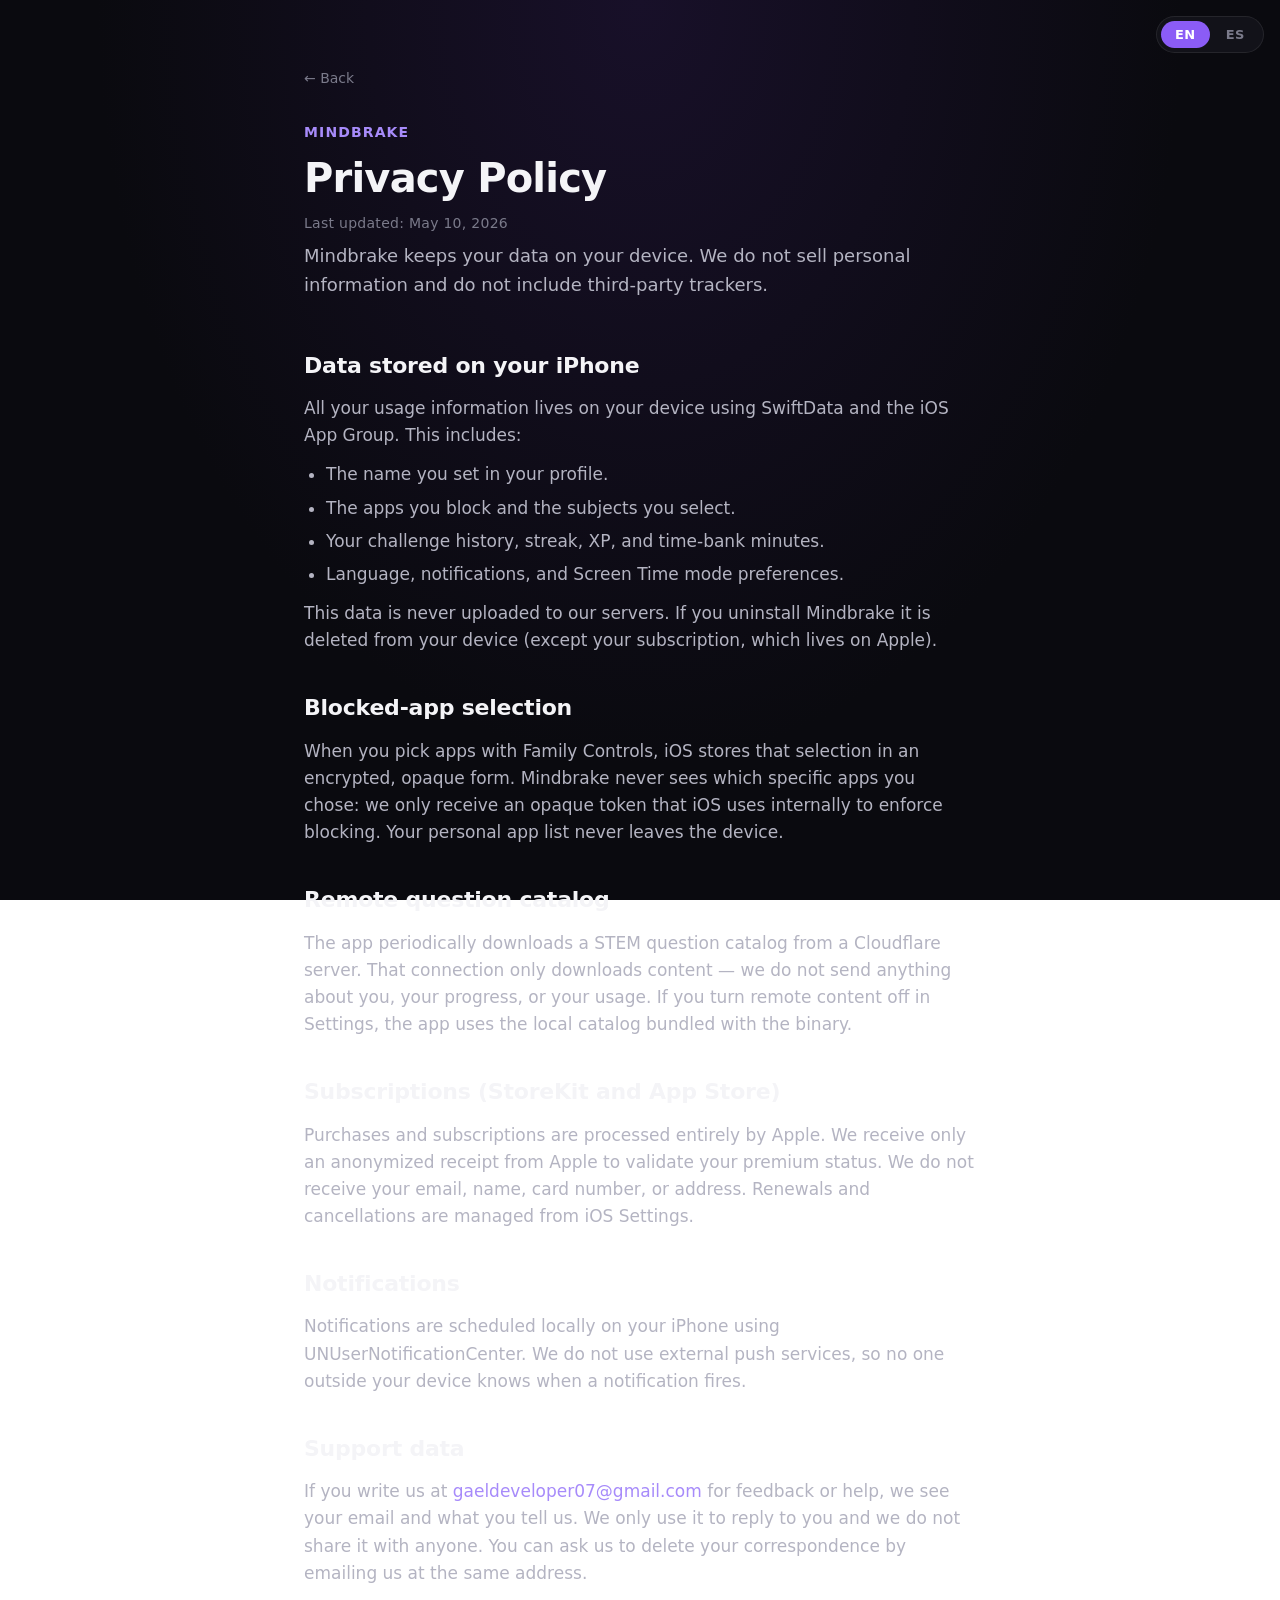
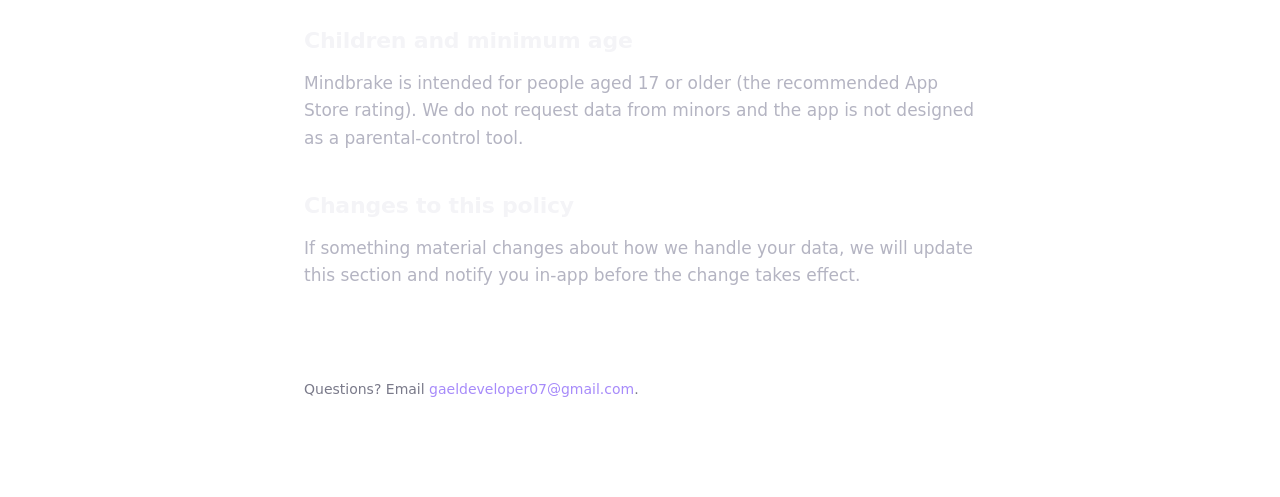
==== privacy.html @ 4950d7ab "primera version del sitio legal de mindbrake" ====
<!doctype html>
<html lang="en">
<head>
  <meta charset="utf-8">
  <meta name="viewport" content="width=device-width, initial-scale=1">
  <title>Privacy Policy — Mindbrake</title>
  <meta name="description" content="How Mindbrake handles your data — local-first, no third-party trackers.">
  <link rel="stylesheet" href="styles.css">
</head>
<body>
  <main class="wrap">
    <a class="back" href="index.html">
      <span data-lang="en">Back</span>
      <span data-lang="es">Volver</span>
    </a>

    <header class="hero">
      <div class="brand">Mindbrake</div>
      <h1>
        <span data-lang="en">Privacy Policy</span>
        <span data-lang="es">Política de Privacidad</span>
      </h1>
      <div class="updated">
        <span data-lang="en">Last updated: May 10, 2026</span>
        <span data-lang="es">Última actualización: 10 de mayo de 2026</span>
      </div>
      <p class="lede">
        <span data-lang="en">Mindbrake keeps your data on your device. We do not sell personal information and do not include third-party trackers.</span>
        <span data-lang="es">Mindbrake guarda tus datos en tu dispositivo. No vendemos información personal y no incluimos rastreadores de terceros.</span>
      </p>
    </header>

    <!-- EN content -->
    <div data-lang="en">
      <section>
        <h2>Data stored on your iPhone</h2>
        <p>All your usage information lives on your device using SwiftData and the iOS App Group. This includes:</p>
        <ul>
          <li>The name you set in your profile.</li>
          <li>The apps you block and the subjects you select.</li>
          <li>Your challenge history, streak, XP, and time-bank minutes.</li>
          <li>Language, notifications, and Screen Time mode preferences.</li>
        </ul>
        <p>This data is never uploaded to our servers. If you uninstall Mindbrake it is deleted from your device (except your subscription, which lives on Apple).</p>
      </section>

      <section>
        <h2>Blocked-app selection</h2>
        <p>When you pick apps with Family Controls, iOS stores that selection in an encrypted, opaque form. Mindbrake never sees which specific apps you chose: we only receive an opaque token that iOS uses internally to enforce blocking. Your personal app list never leaves the device.</p>
      </section>

      <section>
        <h2>Remote question catalog</h2>
        <p>The app periodically downloads a STEM question catalog from a Cloudflare server. That connection only downloads content — we do not send anything about you, your progress, or your usage. If you turn remote content off in Settings, the app uses the local catalog bundled with the binary.</p>
      </section>

      <section>
        <h2>Subscriptions (StoreKit and App Store)</h2>
        <p>Purchases and subscriptions are processed entirely by Apple. We receive only an anonymized receipt from Apple to validate your premium status. We do not receive your email, name, card number, or address. Renewals and cancellations are managed from iOS Settings.</p>
      </section>

      <section>
        <h2>Notifications</h2>
        <p>Notifications are scheduled locally on your iPhone using UNUserNotificationCenter. We do not use external push services, so no one outside your device knows when a notification fires.</p>
      </section>

      <section>
        <h2>Support data</h2>
        <p>If you write us at <a href="mailto:gaeldeveloper07@gmail.com">gaeldeveloper07@gmail.com</a> for feedback or help, we see your email and what you tell us. We only use it to reply to you and we do not share it with anyone. You can ask us to delete your correspondence by emailing us at the same address.</p>
      </section>

      <section>
        <h2>Children and minimum age</h2>
        <p>Mindbrake is intended for people aged 17 or older (the recommended App Store rating). We do not request data from minors and the app is not designed as a parental-control tool.</p>
      </section>

      <section>
        <h2>Changes to this policy</h2>
        <p>If something material changes about how we handle your data, we will update this section and notify you in-app before the change takes effect.</p>
      </section>
    </div>

    <!-- ES content -->
    <div data-lang="es">
      <section>
        <h2>Datos que se guardan en tu iPhone</h2>
        <p>Toda la información de tu uso vive en tu dispositivo usando SwiftData y el grupo de aplicaciones de iOS. Esto incluye:</p>
        <ul>
          <li>Nombre que decides poner en tu perfil.</li>
          <li>Apps que eliges bloquear y materias seleccionadas.</li>
          <li>Historial de retos, racha, XP y minutos del banco de tiempo.</li>
          <li>Preferencias de idioma, notificaciones y modo Screen Time.</li>
        </ul>
        <p>Estos datos no se suben a nuestros servidores. Si desinstalas Mindbrake se borran del dispositivo (con la excepción de tu suscripción, que vive en Apple).</p>
      </section>

      <section>
        <h2>Selección de apps bloqueadas</h2>
        <p>Cuando eliges apps con Family Controls, iOS guarda esa selección de forma cifrada y opaca. Mindbrake nunca ve qué apps específicas seleccionaste: solo recibe un identificador opaco que iOS usa internamente para aplicar el bloqueo. Tu lista de apps personales nunca sale del dispositivo.</p>
      </section>

      <section>
        <h2>Catálogo remoto de preguntas</h2>
        <p>La app descarga periódicamente un catálogo de preguntas STEM desde un servidor en Cloudflare. Esa conexión solo descarga contenido — no enviamos información sobre ti, tu progreso, ni tu uso. Si apagas el contenido remoto desde Ajustes, la app usa el catálogo local incluido en el binario.</p>
      </section>

      <section>
        <h2>Suscripciones (StoreKit y App Store)</h2>
        <p>Las compras y suscripciones se procesan en su totalidad por Apple. Nosotros recibimos de Apple únicamente un comprobante anonimizado para validar tu estado premium. No recibimos tu correo, nombre, número de tarjeta, ni dirección. Las renovaciones y cancelaciones se administran desde Ajustes de iOS.</p>
      </section>

      <section>
        <h2>Notificaciones</h2>
        <p>Las notificaciones se programan localmente en tu iPhone usando UNUserNotificationCenter. No usamos servicios push externos, así que nadie fuera de tu dispositivo sabe cuándo recibes una notificación.</p>
      </section>

      <section>
        <h2>Datos de soporte</h2>
        <p>Si nos escribes a <a href="mailto:gaeldeveloper07@gmail.com">gaeldeveloper07@gmail.com</a> por feedback o ayuda, vemos tu correo y lo que nos cuentes. Solo lo usamos para responderte y no lo compartimos con nadie. Puedes pedirnos que borremos tu correspondencia escribiéndonos al mismo correo.</p>
      </section>

      <section>
        <h2>Niños y edad mínima</h2>
        <p>Mindbrake está pensado para personas mayores de 17 años (es la clasificación de App Store recomendada). No solicitamos datos de menores y no diseñamos la app como herramienta de control parental.</p>
      </section>

      <section>
        <h2>Cambios a esta política</h2>
        <p>Si cambia algo sustancial sobre cómo manejamos tus datos, actualizaremos esta sección y te avisaremos dentro de la app antes del cambio.</p>
      </section>
    </div>

    <footer class="foot">
      <span data-lang="en">Questions? Email <a href="mailto:gaeldeveloper07@gmail.com">gaeldeveloper07@gmail.com</a>.</span>
      <span data-lang="es">¿Dudas? Escríbenos a <a href="mailto:gaeldeveloper07@gmail.com">gaeldeveloper07@gmail.com</a>.</span>
    </footer>
  </main>

  <div class="lang-switch" role="group" aria-label="Language">
    <button data-set-lang="en">EN</button>
    <button data-set-lang="es">ES</button>
  </div>

  <script src="lang.js"></script>
</body>
</html>
---- styles.css ----
:root {
  --bg: #0a0a0f;
  --bg-soft: #14141c;
  --surface: #1a1a24;
  --border: rgba(255,255,255,0.08);
  --text: #f4f4f7;
  --text-dim: #b4b4c2;
  --text-faint: #7a7a8a;
  --violet: #8b5cf6;
  --violet-soft: #a78bfa;
  --teal: #22d3ee;
  --amber: #f59e0b;
}

* { box-sizing: border-box; }

html, body {
  margin: 0;
  padding: 0;
  background: radial-gradient(ellipse at top, #181029 0%, var(--bg) 60%) fixed;
  color: var(--text);
  font-family: -apple-system, BlinkMacSystemFont, "SF Pro Rounded", "SF Pro Text", system-ui, sans-serif;
  font-size: 17px;
  line-height: 1.6;
  -webkit-font-smoothing: antialiased;
  -moz-osx-font-smoothing: grayscale;
}

a {
  color: var(--violet-soft);
  text-decoration: none;
}
a:hover { text-decoration: underline; }

.wrap {
  max-width: 720px;
  margin: 0 auto;
  padding: 64px 24px 96px;
}
.wrap.narrow { max-width: 640px; }

.hero {
  margin-bottom: 48px;
}

.brand {
  font-weight: 700;
  font-size: 14px;
  letter-spacing: 0.08em;
  text-transform: uppercase;
  color: var(--violet-soft);
  margin-bottom: 12px;
}

h1 {
  font-family: -apple-system, BlinkMacSystemFont, "SF Pro Rounded", system-ui, sans-serif;
  font-weight: 700;
  font-size: 40px;
  line-height: 1.1;
  letter-spacing: -0.02em;
  margin: 0 0 12px;
}

h2 {
  font-weight: 600;
  font-size: 22px;
  letter-spacing: -0.01em;
  margin: 36px 0 12px;
  color: var(--text);
}

.lede {
  color: var(--text-dim);
  font-size: 18px;
  margin: 0;
}

.updated {
  color: var(--text-faint);
  font-size: 14px;
  letter-spacing: 0.02em;
  margin-bottom: 8px;
}

section p, section ul {
  color: var(--text-dim);
  margin: 0 0 12px;
}

section ul {
  padding-left: 22px;
}
section li {
  margin-bottom: 6px;
}

.foot {
  margin-top: 64px;
  padding-top: 24px;
  border-top: 1px solid var(--border);
  color: var(--text-faint);
  font-size: 14px;
}

/* Doc cards (index) */
.docs {
  display: grid;
  gap: 14px;
  margin-bottom: 56px;
}

.doc-card {
  display: block;
  background: var(--surface);
  border: 1px solid var(--border);
  border-radius: 16px;
  padding: 22px 24px;
  color: var(--text);
  transition: transform 0.15s ease, border-color 0.15s ease;
}
.doc-card:hover {
  border-color: rgba(139,92,246,0.4);
  transform: translateY(-1px);
  text-decoration: none;
}
.doc-title {
  display: block;
  font-weight: 600;
  font-size: 18px;
  margin-bottom: 4px;
}
.doc-meta {
  display: block;
  color: var(--text-dim);
  font-size: 15px;
}

/* Back link */
.back {
  display: inline-block;
  margin-bottom: 32px;
  color: var(--text-faint);
  font-size: 14px;
}
.back::before {
  content: "← ";
}

/* Language switch */
.lang-switch {
  position: fixed;
  top: 16px;
  right: 16px;
  background: rgba(20,20,28,0.85);
  backdrop-filter: blur(12px);
  -webkit-backdrop-filter: blur(12px);
  border: 1px solid var(--border);
  border-radius: 999px;
  padding: 4px;
  display: inline-flex;
  gap: 2px;
  z-index: 100;
}
.lang-switch button {
  background: transparent;
  color: var(--text-faint);
  border: 0;
  padding: 6px 14px;
  font-family: inherit;
  font-size: 13px;
  font-weight: 600;
  letter-spacing: 0.04em;
  border-radius: 999px;
  cursor: pointer;
  transition: background 0.15s ease, color 0.15s ease;
}
.lang-switch button:hover {
  color: var(--text);
}
.lang-switch button.active {
  background: var(--violet);
  color: white;
}

/* Language visibility — only show selected language */
html[lang="en"] [data-lang="es"] { display: none; }
html[lang="es"] [data-lang="en"] { display: none; }

/* When a parent has data-i18n the spans are inline children */
[data-i18n] [data-lang] { display: inline; }
html[lang="en"] [data-i18n] [data-lang="es"] { display: none; }
html[lang="es"] [data-i18n] [data-lang="en"] { display: none; }

@media (max-width: 540px) {
  .wrap { padding: 48px 20px 80px; }
  h1 { font-size: 32px; }
  h2 { font-size: 20px; }
  body { font-size: 16px; }
}
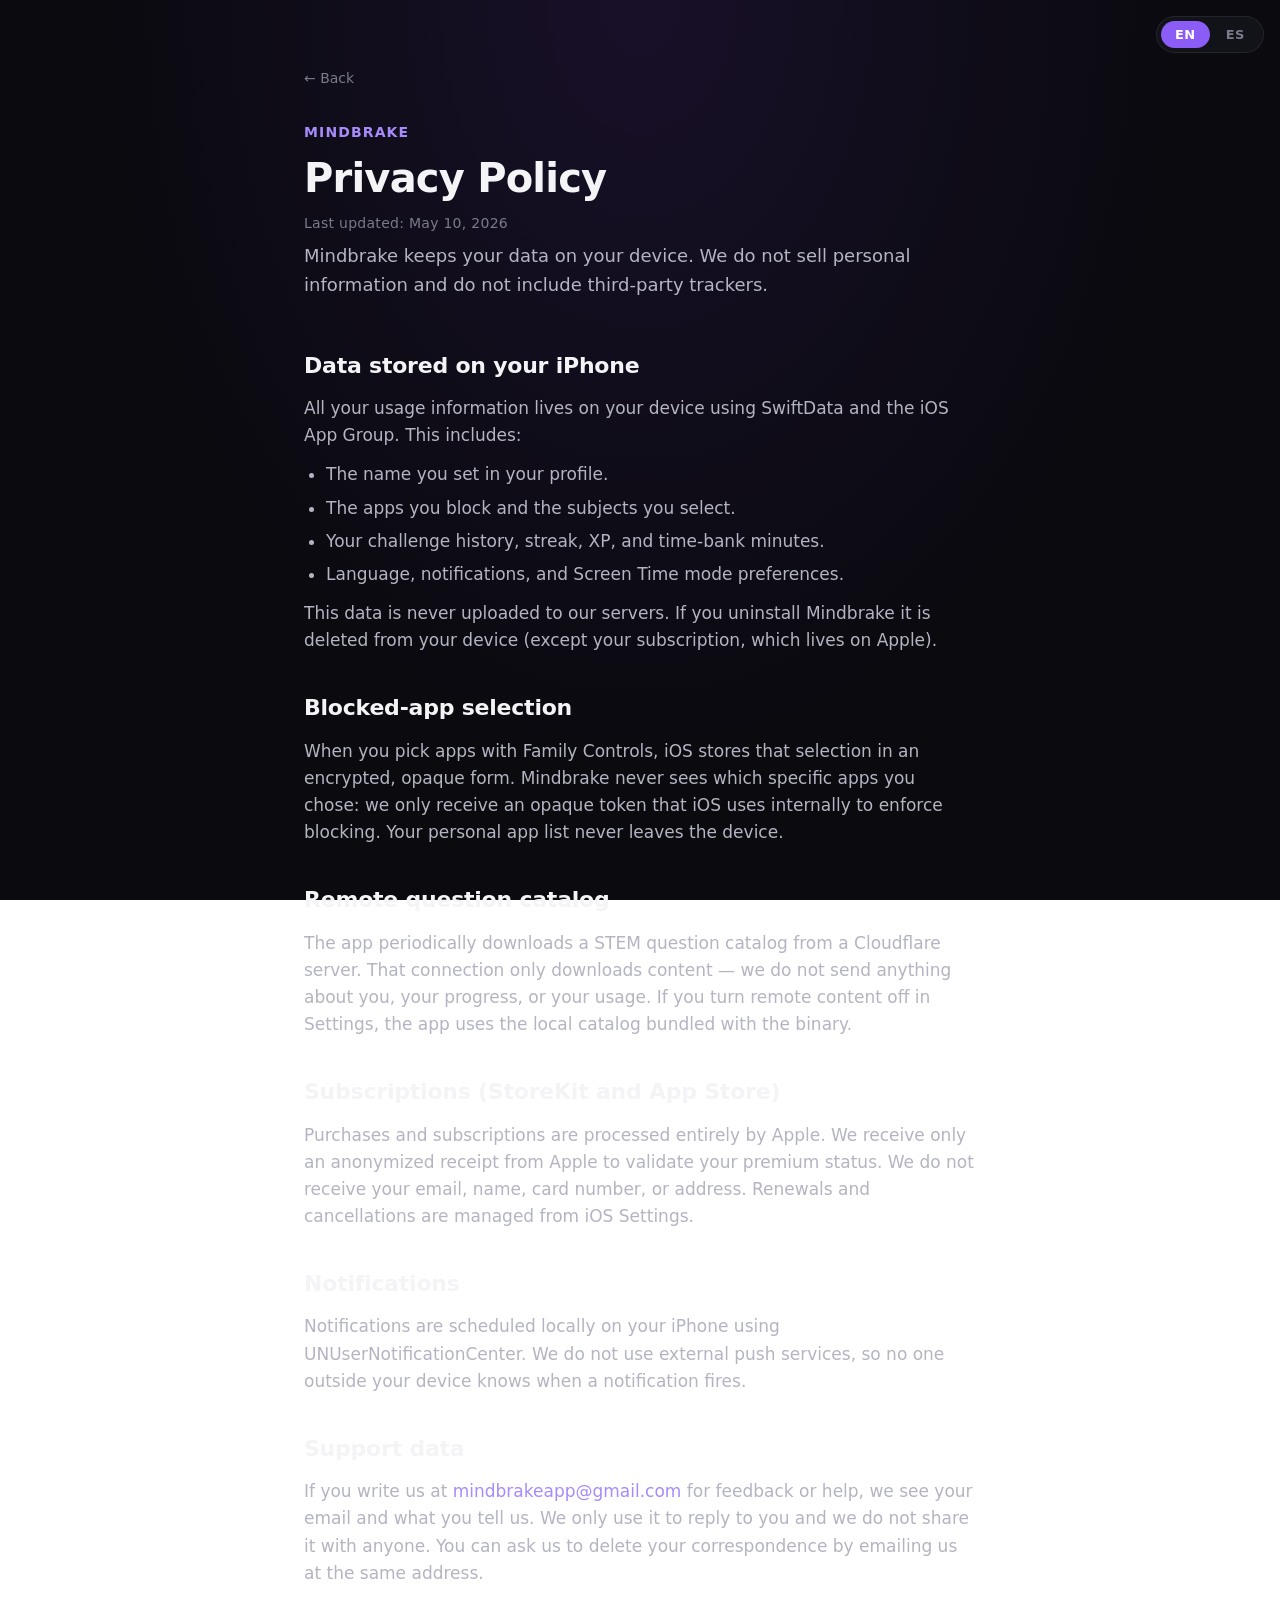
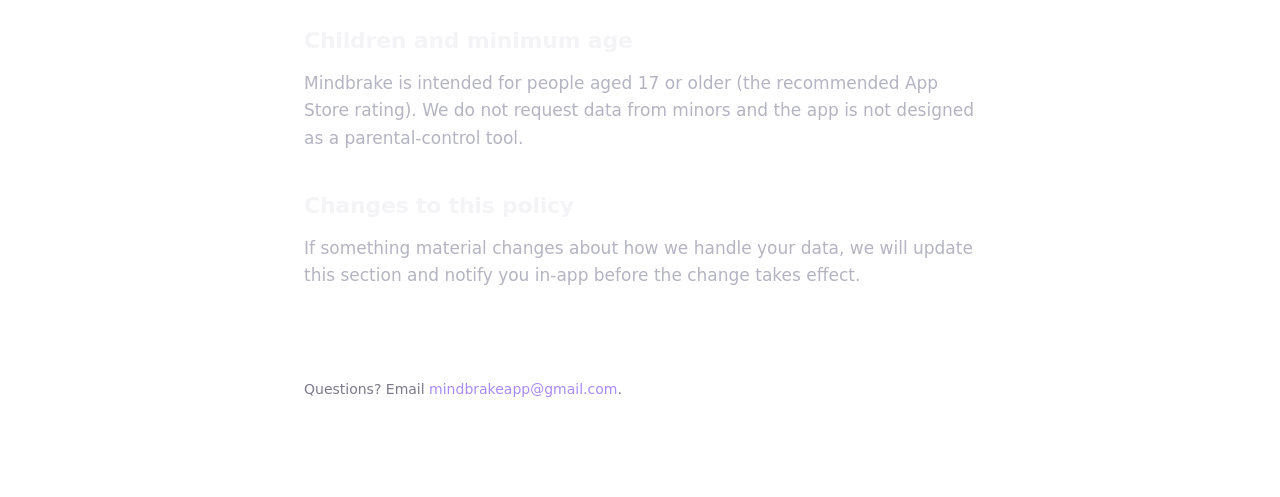
==== commit 8e1dfc92: "correo de contacto actualizado en legales" ====
--- a/privacy.html
+++ b/privacy.html
@@ -66,7 +66,7 @@
 
       <section>
         <h2>Support data</h2>
-        <p>If you write us at <a href="mailto:gaeldeveloper07@gmail.com">gaeldeveloper07@gmail.com</a> for feedback or help, we see your email and what you tell us. We only use it to reply to you and we do not share it with anyone. You can ask us to delete your correspondence by emailing us at the same address.</p>
+        <p>If you write us at <a href="mailto:mindbrakeapp@gmail.com">mindbrakeapp@gmail.com</a> for feedback or help, we see your email and what you tell us. We only use it to reply to you and we do not share it with anyone. You can ask us to delete your correspondence by emailing us at the same address.</p>
       </section>
 
       <section>
@@ -116,7 +116,7 @@
 
       <section>
         <h2>Datos de soporte</h2>
-        <p>Si nos escribes a <a href="mailto:gaeldeveloper07@gmail.com">gaeldeveloper07@gmail.com</a> por feedback o ayuda, vemos tu correo y lo que nos cuentes. Solo lo usamos para responderte y no lo compartimos con nadie. Puedes pedirnos que borremos tu correspondencia escribiéndonos al mismo correo.</p>
+        <p>Si nos escribes a <a href="mailto:mindbrakeapp@gmail.com">mindbrakeapp@gmail.com</a> por feedback o ayuda, vemos tu correo y lo que nos cuentes. Solo lo usamos para responderte y no lo compartimos con nadie. Puedes pedirnos que borremos tu correspondencia escribiéndonos al mismo correo.</p>
       </section>
 
       <section>
@@ -131,8 +131,8 @@
     </div>
 
     <footer class="foot">
-      <span data-lang="en">Questions? Email <a href="mailto:gaeldeveloper07@gmail.com">gaeldeveloper07@gmail.com</a>.</span>
-      <span data-lang="es">¿Dudas? Escríbenos a <a href="mailto:gaeldeveloper07@gmail.com">gaeldeveloper07@gmail.com</a>.</span>
+      <span data-lang="en">Questions? Email <a href="mailto:mindbrakeapp@gmail.com">mindbrakeapp@gmail.com</a>.</span>
+      <span data-lang="es">¿Dudas? Escríbenos a <a href="mailto:mindbrakeapp@gmail.com">mindbrakeapp@gmail.com</a>.</span>
     </footer>
   </main>
 
--- a/styles.css
+++ b/styles.css
@@ -197,3 +197,478 @@
   h2 { font-size: 20px; }
   body { font-size: 16px; }
 }
+
+/* ====== Landing / marketing page ====== */
+
+.wrap.wide { max-width: 1100px; }
+
+.site-nav {
+  display: flex;
+  align-items: center;
+  justify-content: space-between;
+  padding: 24px 0 56px;
+}
+
+.site-nav .brand-row {
+  display: inline-flex;
+  align-items: center;
+  gap: 10px;
+  color: var(--text);
+  font-weight: 700;
+  font-size: 17px;
+  letter-spacing: -0.01em;
+}
+
+.site-nav .brand-row img {
+  width: 28px;
+  height: 28px;
+  border-radius: 7px;
+  display: block;
+}
+
+.site-nav .nav-links {
+  display: inline-flex;
+  gap: 22px;
+  font-size: 14px;
+}
+
+.site-nav .nav-links a {
+  color: var(--text-dim);
+  font-weight: 500;
+}
+
+.site-nav .nav-links a:hover {
+  color: var(--text);
+  text-decoration: none;
+}
+
+.hero-landing {
+  text-align: center;
+  padding: 24px 0 88px;
+}
+
+.hero-landing .brand-icon {
+  width: 96px;
+  height: 96px;
+  border-radius: 22px;
+  display: block;
+  margin: 0 auto 28px;
+  box-shadow:
+    0 8px 24px rgba(139, 92, 246, 0.35),
+    0 0 0 1px rgba(255, 255, 255, 0.06);
+}
+
+.hero-landing h1 {
+  font-size: 56px;
+  line-height: 1.05;
+  max-width: 760px;
+  margin: 0 auto 20px;
+}
+
+.hero-landing h1 .accent {
+  background: linear-gradient(90deg, var(--violet-soft), var(--teal));
+  -webkit-background-clip: text;
+  background-clip: text;
+  color: transparent;
+}
+
+.hero-landing .lede {
+  font-size: 19px;
+  max-width: 580px;
+  margin: 0 auto 36px;
+}
+
+.cta-row {
+  display: inline-flex;
+  gap: 14px;
+  flex-wrap: wrap;
+  justify-content: center;
+}
+
+.btn-appstore {
+  display: inline-flex;
+  align-items: center;
+  gap: 12px;
+  background: #000;
+  color: #fff;
+  border: 1px solid rgba(255, 255, 255, 0.18);
+  padding: 12px 22px 12px 18px;
+  border-radius: 14px;
+  font-weight: 600;
+  text-align: left;
+  transition: transform 0.15s ease, border-color 0.15s ease;
+}
+
+.btn-appstore:hover {
+  text-decoration: none;
+  transform: translateY(-1px);
+  border-color: rgba(255, 255, 255, 0.32);
+}
+
+.btn-appstore svg {
+  width: 26px;
+  height: 26px;
+  fill: currentColor;
+  flex-shrink: 0;
+}
+
+.btn-appstore .appstore-text {
+  display: flex;
+  flex-direction: column;
+  line-height: 1.1;
+}
+
+.btn-appstore .appstore-text .small {
+  font-size: 11px;
+  font-weight: 500;
+  letter-spacing: 0.04em;
+  opacity: 0.85;
+}
+
+.btn-appstore .appstore-text .big {
+  font-size: 18px;
+  font-weight: 600;
+  letter-spacing: -0.01em;
+}
+
+.btn-ghost {
+  display: inline-flex;
+  align-items: center;
+  gap: 8px;
+  background: transparent;
+  color: var(--text);
+  border: 1px solid var(--border);
+  padding: 14px 22px;
+  border-radius: 14px;
+  font-weight: 600;
+  font-size: 16px;
+  transition: border-color 0.15s ease, background 0.15s ease;
+}
+
+.btn-ghost:hover {
+  text-decoration: none;
+  border-color: rgba(139, 92, 246, 0.5);
+  background: rgba(139, 92, 246, 0.06);
+}
+
+.section {
+  padding: 56px 0;
+  border-top: 1px solid var(--border);
+}
+
+.section-title {
+  text-align: center;
+  margin: 0 auto 12px;
+  font-size: 34px;
+  font-weight: 700;
+  letter-spacing: -0.02em;
+  max-width: 720px;
+}
+
+.section-lede {
+  text-align: center;
+  color: var(--text-dim);
+  max-width: 560px;
+  margin: 0 auto 48px;
+  font-size: 17px;
+}
+
+.steps {
+  display: grid;
+  grid-template-columns: repeat(3, 1fr);
+  gap: 18px;
+  margin-top: 32px;
+}
+
+.step {
+  background: var(--surface);
+  border: 1px solid var(--border);
+  border-radius: 18px;
+  padding: 26px 24px;
+}
+
+.step-num {
+  display: inline-flex;
+  align-items: center;
+  justify-content: center;
+  width: 34px;
+  height: 34px;
+  border-radius: 999px;
+  background: rgba(139, 92, 246, 0.16);
+  color: var(--violet-soft);
+  font-weight: 700;
+  font-size: 15px;
+  margin-bottom: 14px;
+}
+
+.step h3 {
+  margin: 0 0 6px;
+  font-size: 18px;
+  font-weight: 600;
+  letter-spacing: -0.01em;
+}
+
+.step p {
+  margin: 0;
+  color: var(--text-dim);
+  font-size: 15px;
+}
+
+.features-grid {
+  display: grid;
+  grid-template-columns: repeat(2, 1fr);
+  gap: 18px;
+}
+
+.feature-card {
+  background: var(--surface);
+  border: 1px solid var(--border);
+  border-radius: 20px;
+  padding: 28px;
+  transition: border-color 0.15s ease, transform 0.15s ease;
+}
+
+.feature-card:hover {
+  border-color: rgba(139, 92, 246, 0.35);
+  transform: translateY(-2px);
+}
+
+.feature-icon {
+  width: 48px;
+  height: 48px;
+  border-radius: 14px;
+  display: inline-flex;
+  align-items: center;
+  justify-content: center;
+  margin-bottom: 18px;
+}
+
+.feature-icon svg {
+  width: 24px;
+  height: 24px;
+}
+
+.feature-icon.violet {
+  background: rgba(139, 92, 246, 0.16);
+  color: var(--violet-soft);
+}
+
+.feature-icon.teal {
+  background: rgba(34, 211, 238, 0.14);
+  color: var(--teal);
+}
+
+.feature-icon.amber {
+  background: rgba(245, 158, 11, 0.14);
+  color: var(--amber);
+}
+
+.feature-card h3 {
+  margin: 0 0 8px;
+  font-size: 19px;
+  font-weight: 600;
+  letter-spacing: -0.01em;
+}
+
+.feature-card p {
+  margin: 0;
+  color: var(--text-dim);
+  font-size: 15px;
+}
+
+.showcase {
+  display: flex;
+  gap: 20px;
+  overflow-x: auto;
+  scroll-snap-type: x mandatory;
+  padding: 8px 4px 24px;
+  margin: 0 -4px;
+  scrollbar-width: thin;
+  scrollbar-color: rgba(139, 92, 246, 0.4) transparent;
+}
+
+.showcase::-webkit-scrollbar { height: 8px; }
+.showcase::-webkit-scrollbar-track { background: transparent; }
+.showcase::-webkit-scrollbar-thumb {
+  background: rgba(139, 92, 246, 0.4);
+  border-radius: 999px;
+}
+
+.showcase img {
+  width: 320px;
+  flex-shrink: 0;
+  border-radius: 24px;
+  scroll-snap-align: start;
+  display: block;
+  box-shadow: 0 12px 40px rgba(0, 0, 0, 0.45);
+}
+
+.cta-banner {
+  text-align: center;
+  background: linear-gradient(135deg, rgba(139, 92, 246, 0.18), rgba(34, 211, 238, 0.12));
+  border: 1px solid rgba(139, 92, 246, 0.3);
+  border-radius: 24px;
+  padding: 48px 32px;
+  margin-top: 32px;
+}
+
+.cta-banner h2 {
+  margin: 0 0 12px;
+  font-size: 30px;
+  letter-spacing: -0.02em;
+}
+
+.cta-banner p {
+  color: var(--text-dim);
+  margin: 0 0 24px;
+  font-size: 17px;
+}
+
+.site-foot {
+  margin-top: 96px;
+  padding: 40px 0 24px;
+  border-top: 1px solid var(--border);
+  display: flex;
+  flex-wrap: wrap;
+  gap: 24px;
+  align-items: center;
+  justify-content: space-between;
+  color: var(--text-faint);
+  font-size: 14px;
+}
+
+.site-foot .foot-brand {
+  display: inline-flex;
+  align-items: center;
+  gap: 10px;
+  color: var(--text);
+  font-weight: 600;
+}
+
+.site-foot .foot-brand img {
+  width: 22px;
+  height: 22px;
+  border-radius: 6px;
+}
+
+.site-foot .foot-links {
+  display: inline-flex;
+  gap: 18px;
+  flex-wrap: wrap;
+}
+
+.site-foot .foot-links a {
+  color: var(--text-dim);
+}
+
+.site-foot .foot-meta {
+  width: 100%;
+  text-align: left;
+  color: var(--text-faint);
+  font-size: 13px;
+  margin-top: 8px;
+}
+
+/* Support page (FAQ) */
+.faq {
+  display: grid;
+  gap: 12px;
+  margin-top: 24px;
+}
+
+.faq details {
+  background: var(--surface);
+  border: 1px solid var(--border);
+  border-radius: 14px;
+  padding: 18px 22px;
+}
+
+.faq details[open] {
+  border-color: rgba(139, 92, 246, 0.35);
+}
+
+.faq summary {
+  cursor: pointer;
+  font-weight: 600;
+  font-size: 16px;
+  list-style: none;
+  display: flex;
+  align-items: center;
+  justify-content: space-between;
+  gap: 12px;
+  color: var(--text);
+}
+
+.faq summary::-webkit-details-marker { display: none; }
+
+.faq summary::after {
+  content: "+";
+  color: var(--violet-soft);
+  font-size: 22px;
+  font-weight: 400;
+  line-height: 1;
+  transition: transform 0.2s ease;
+}
+
+.faq details[open] summary::after {
+  content: "\2212";
+}
+
+.faq .answer {
+  margin-top: 12px;
+  color: var(--text-dim);
+  font-size: 15px;
+  line-height: 1.65;
+}
+
+.contact-card {
+  margin-top: 40px;
+  background: linear-gradient(135deg, rgba(139, 92, 246, 0.16), rgba(34, 211, 238, 0.08));
+  border: 1px solid rgba(139, 92, 246, 0.25);
+  border-radius: 18px;
+  padding: 28px;
+  text-align: center;
+}
+
+.contact-card h2 {
+  margin: 0 0 8px;
+  font-size: 22px;
+}
+
+.contact-card p {
+  color: var(--text-dim);
+  margin: 0 0 16px;
+  font-size: 15px;
+}
+
+.contact-card a.email {
+  display: inline-block;
+  background: var(--violet);
+  color: white;
+  padding: 12px 24px;
+  border-radius: 12px;
+  font-weight: 600;
+  font-size: 15px;
+}
+
+.contact-card a.email:hover {
+  text-decoration: none;
+  background: var(--violet-soft);
+}
+
+@media (max-width: 760px) {
+  .hero-landing { padding: 16px 0 56px; }
+  .hero-landing h1 { font-size: 38px; }
+  .hero-landing .lede { font-size: 17px; }
+  .hero-landing .brand-icon { width: 80px; height: 80px; border-radius: 18px; margin-bottom: 22px; }
+  .section { padding: 40px 0; }
+  .section-title { font-size: 26px; }
+  .steps { grid-template-columns: 1fr; }
+  .features-grid { grid-template-columns: 1fr; }
+  .showcase img { width: 240px; }
+  .cta-banner { padding: 36px 22px; }
+  .cta-banner h2 { font-size: 24px; }
+  .site-nav { padding: 16px 0 32px; }
+  .site-nav .nav-links { gap: 14px; }
+  .site-foot { flex-direction: column; align-items: flex-start; gap: 14px; }
+}
